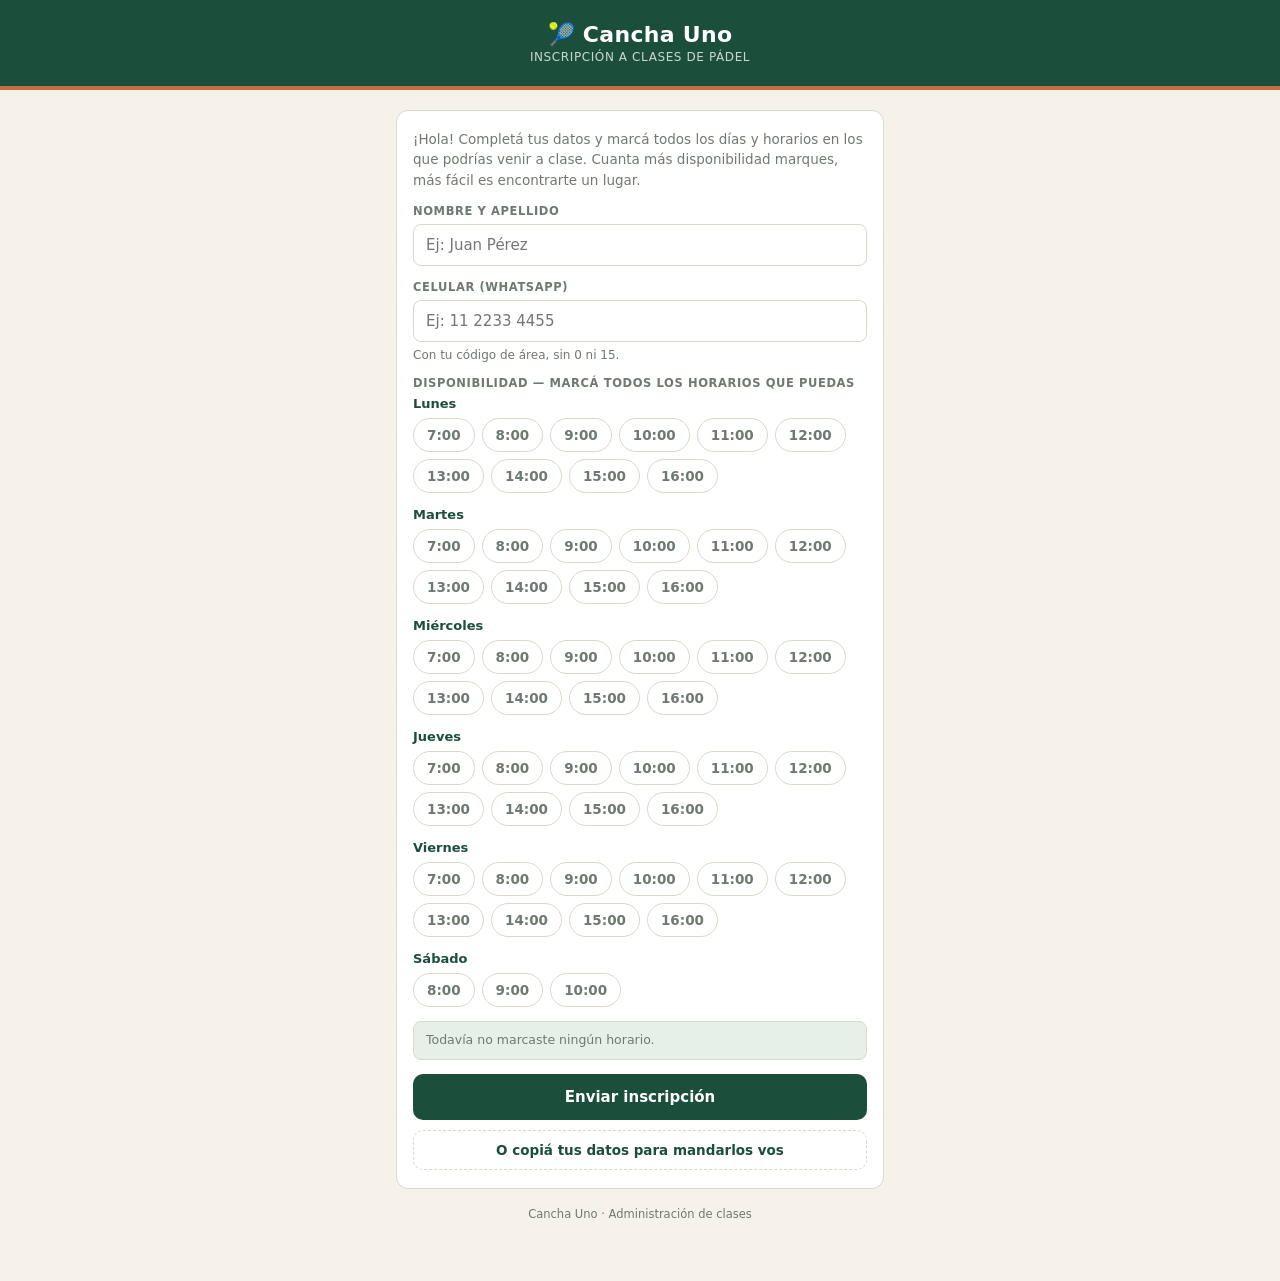
==== index.html @ 9be5d2b2 "Formulario de inscripción con publicación automática en GitHub Pages Co-Authored-By: Claude Fable 5 " ====
<!DOCTYPE html>
<html lang="es">
<head>
  <meta charset="UTF-8" />
  <meta name="viewport" content="width=device-width, initial-scale=1.0" />
  <title>Cancha Uno — Inscripción a clases de pádel</title>
  <style>
    :root {
      --court: #1B4F3C;
      --court-light: #2F6B4F;
      --court-soft: #E7EFE9;
      --clay: #C2703F;
      --sand: #F6F2E9;
      --paper: #FFFFFF;
      --ink: #22271F;
      --slate: #6E7A6F;
      --line: #DAD9C9;
      --warn: #C24B3A;
      --warn-soft: #F7E2DD;
      --ok: #2F7A4F;
    }
    * { box-sizing: border-box; margin: 0; padding: 0; }
    body {
      background: var(--sand);
      font-family: system-ui, -apple-system, sans-serif;
      color: var(--ink);
      min-height: 100vh;
    }
    .header {
      background: var(--court);
      color: #fff;
      border-bottom: 4px solid var(--clay);
      padding: 22px 18px;
      text-align: center;
    }
    .header h1 { font-size: 22px; letter-spacing: 0.3px; }
    .header p {
      font-size: 12px; color: #C9D8CE;
      text-transform: uppercase; letter-spacing: 0.6px; margin-top: 3px;
    }
    .wrap { max-width: 520px; margin: 0 auto; padding: 20px 16px 60px; }
    .card {
      background: var(--paper);
      border: 1px solid var(--line);
      border-radius: 12px;
      padding: 18px 16px;
      margin-bottom: 14px;
    }
    .intro { font-size: 13.5px; color: var(--slate); line-height: 1.5; margin-bottom: 14px; }
    label.field-label {
      display: block;
      font-size: 11.5px; font-weight: 800;
      text-transform: uppercase; letter-spacing: 0.6px;
      color: var(--slate);
      margin-bottom: 6px;
    }
    input[type="text"], input[type="tel"] {
      width: 100%;
      padding: 11px 12px;
      border-radius: 8px;
      border: 1px solid var(--line);
      font-size: 15px;
      font-family: inherit;
      margin-bottom: 14px;
      background: var(--paper);
    }
    input:focus { outline: 2px solid var(--court-light); border-color: transparent; }
    .hint { font-size: 12px; color: var(--slate); margin: -8px 0 14px; }
    .day-block { margin-bottom: 14px; }
    .day-name {
      font-size: 13px; font-weight: 800; color: var(--court);
      margin-bottom: 7px;
      display: flex; align-items: center; gap: 8px;
    }
    .day-count {
      font-size: 10.5px; font-weight: 800; color: #fff;
      background: var(--court);
      border-radius: 999px;
      padding: 1px 8px;
      display: none;
    }
    .day-count.show { display: inline-block; }
    .hours { display: flex; flex-wrap: wrap; gap: 7px; }
    .hour-chip {
      border: 1.5px solid var(--line);
      background: var(--paper);
      color: var(--slate);
      border-radius: 999px;
      padding: 8px 13px;
      font-size: 13.5px;
      font-weight: 700;
      font-family: inherit;
      cursor: pointer;
      transition: all 0.12s;
      -webkit-tap-highlight-color: transparent;
    }
    .hour-chip.on {
      background: var(--court);
      border-color: var(--court);
      color: #fff;
    }
    .summary {
      font-size: 12.5px; color: var(--slate);
      background: var(--court-soft);
      border: 1px solid var(--line);
      border-radius: 8px;
      padding: 9px 12px;
      margin-bottom: 14px;
      line-height: 1.5;
    }
    .error {
      display: none;
      background: var(--warn-soft);
      color: var(--warn);
      font-size: 13px; font-weight: 700;
      border-radius: 8px;
      padding: 10px 12px;
      margin-bottom: 12px;
    }
    .error.show { display: block; }
    .btn {
      width: 100%;
      border: none;
      border-radius: 10px;
      font-weight: 800;
      font-size: 15px;
      font-family: inherit;
      padding: 14px;
      cursor: pointer;
      display: flex; align-items: center; justify-content: center; gap: 8px;
    }
    .btn-primary { background: var(--court); color: #fff; }
    .btn-primary:active { background: var(--court-light); }
    .btn-ghost {
      background: transparent;
      color: var(--court);
      border: 1.5px dashed var(--line);
      margin-top: 10px;
      font-size: 13.5px;
      padding: 11px;
    }
    .done {
      display: none;
      text-align: center;
      padding: 10px 0 4px;
    }
    .done.show { display: block; }
    .done .big { font-size: 38px; }
    .done p { font-size: 14px; color: var(--slate); margin-top: 8px; line-height: 1.5; }
    .footer { text-align: center; font-size: 11.5px; color: var(--slate); margin-top: 18px; }
  </style>
</head>
<body>
  <div class="header">
    <h1>🎾 Cancha Uno</h1>
    <p>Inscripción a clases de pádel</p>
  </div>

  <div class="wrap">
    <div class="card">
      <p class="intro">
        ¡Hola! Completá tus datos y marcá todos los días y horarios en los que podrías venir a clase.
        Cuanta más disponibilidad marques, más fácil es encontrarte un lugar.
      </p>

      <label class="field-label" for="nombre">Nombre y Apellido</label>
      <input type="text" id="nombre" placeholder="Ej: Juan Pérez" autocomplete="name" />

      <label class="field-label" for="celular">Celular (WhatsApp)</label>
      <input type="tel" id="celular" placeholder="Ej: 11 2233 4455" autocomplete="tel" />
      <p class="hint">Con tu código de área, sin 0 ni 15.</p>

      <label class="field-label">Disponibilidad — marcá todos los horarios que puedas</label>
      <div id="dias"></div>

      <div class="summary" id="resumen">Todavía no marcaste ningún horario.</div>
      <div class="error" id="error"></div>

      <button class="btn btn-primary" id="enviar">Enviar inscripción</button>
      <button class="btn btn-ghost" id="copiar">O copiá tus datos para mandarlos vos</button>

      <div class="done" id="done">
        <div class="big">✅</div>
        <p id="done-text">¡Listo! Se abrió WhatsApp con tu inscripción. Mandá el mensaje tal como está y te contactamos apenas haya lugar.</p>
      </div>
    </div>

    <p class="footer">Cancha Uno · Administración de clases</p>
  </div>

  <script>
    // ⚠️ CAMBIAR ACÁ: número de WhatsApp del profe, con código de país y solo dígitos.
    var TELEFONO_PROFE = "5491100000000";

    // ⚠️ Si publicás el backend (server/index.js), poné acá su URL pública,
    // por ejemplo: "https://cancha-uno.onrender.com". Si queda vacío, el
    // formulario intenta el mismo dominio y, si no hay backend, usa WhatsApp.
    var BACKEND_URL = "";

    // Días y horarios de clase: Lunes a Viernes de 7 a 17hs, Sábados de 8 a 11hs.
    // Cada número es la hora de inicio de la clase (16 = clase de 16:00 a 17:00).
    var DIAS = [
      { dia: "Lunes", horas: [7, 8, 9, 10, 11, 12, 13, 14, 15, 16] },
      { dia: "Martes", horas: [7, 8, 9, 10, 11, 12, 13, 14, 15, 16] },
      { dia: "Miércoles", horas: [7, 8, 9, 10, 11, 12, 13, 14, 15, 16] },
      { dia: "Jueves", horas: [7, 8, 9, 10, 11, 12, 13, 14, 15, 16] },
      { dia: "Viernes", horas: [7, 8, 9, 10, 11, 12, 13, 14, 15, 16] },
      { dia: "Sábado", horas: [8, 9, 10] },
    ];

    var seleccion = {}; // { "Lunes": [8, 9], ... }

    var cont = document.getElementById("dias");
    DIAS.forEach(function (d) {
      seleccion[d.dia] = [];
      var block = document.createElement("div");
      block.className = "day-block";
      var name = document.createElement("div");
      name.className = "day-name";
      name.textContent = d.dia;
      var count = document.createElement("span");
      count.className = "day-count";
      count.id = "count-" + d.dia;
      name.appendChild(count);
      block.appendChild(name);
      var hours = document.createElement("div");
      hours.className = "hours";
      d.horas.forEach(function (h) {
        var chip = document.createElement("button");
        chip.type = "button";
        chip.className = "hour-chip";
        chip.textContent = h + ":00";
        chip.onclick = function () {
          var arr = seleccion[d.dia];
          var i = arr.indexOf(h);
          if (i >= 0) { arr.splice(i, 1); chip.classList.remove("on"); }
          else { arr.push(h); arr.sort(function (a, b) { return a - b; }); chip.classList.add("on"); }
          actualizar();
        };
        hours.appendChild(chip);
      });
      block.appendChild(hours);
      cont.appendChild(block);
    });

    function totalMarcados() {
      return DIAS.reduce(function (t, d) { return t + seleccion[d.dia].length; }, 0);
    }

    function resumenTexto() {
      var partes = [];
      DIAS.forEach(function (d) {
        if (seleccion[d.dia].length > 0) {
          partes.push(d.dia + ": " + seleccion[d.dia].map(function (h) { return h + ":00"; }).join(", "));
        }
      });
      return partes;
    }

    function actualizar() {
      DIAS.forEach(function (d) {
        var c = document.getElementById("count-" + d.dia);
        var n = seleccion[d.dia].length;
        c.textContent = n;
        c.className = "day-count" + (n > 0 ? " show" : "");
      });
      var partes = resumenTexto();
      document.getElementById("resumen").innerHTML = partes.length === 0
        ? "Todavía no marcaste ningún horario."
        : "<strong>Tu disponibilidad:</strong><br>" + partes.join("<br>");
    }

    function mostrarError(msg) {
      var e = document.getElementById("error");
      e.textContent = msg;
      e.className = "error show";
    }
    function limpiarError() {
      document.getElementById("error").className = "error";
    }

    function armarDatos() {
      limpiarError();
      var nombre = document.getElementById("nombre").value.trim();
      var celular = document.getElementById("celular").value.trim();
      if (!nombre) { mostrarError("Poné tu nombre y apellido."); return null; }
      if (!celular) { mostrarError("Poné tu número de celular."); return null; }
      if (totalMarcados() === 0) { mostrarError("Marcá al menos un horario en el que puedas venir."); return null; }

      var disponibilidad = {};
      DIAS.forEach(function (d) {
        if (seleccion[d.dia].length > 0) disponibilidad[d.dia] = seleccion[d.dia];
      });

      // Código para importar automáticamente en el CRM (Lista de Espera · Alumnos)
      var codigo = "PTC1:" + btoa(unescape(encodeURIComponent(JSON.stringify({
        n: nombre, t: celular, d: disponibilidad
      }))));

      var mensaje = "Hola! Quiero anotarme en la lista de espera de clases de padel.\n"
        + "Nombre: " + nombre + "\n"
        + "Celular: " + celular + "\n"
        + "Disponibilidad:\n- " + resumenTexto().join("\n- ")
        + "\n\nCodigo de inscripcion (no lo borres):\n" + codigo;

      return { nombre: nombre, celular: celular, disponibilidad: disponibilidad, mensaje: mensaje };
    }

    function mostrarListo(texto) {
      document.getElementById("done-text").textContent = texto;
      document.getElementById("done").className = "done show";
    }

    function enviarPorWhatsApp(datos) {
      // si el número del profe todavía no está configurado, no abrimos un chat equivocado
      if (!TELEFONO_PROFE || TELEFONO_PROFE === "5491100000000") {
        copiarFallback(datos.mensaje);
        mostrarListo("¡Datos copiados! Pegalos en un WhatsApp al profe y te contactamos apenas haya lugar.");
        return;
      }
      window.open("https://wa.me/" + TELEFONO_PROFE + "?text=" + encodeURIComponent(datos.mensaje), "_blank");
      mostrarListo("¡Listo! Se abrió WhatsApp con tu inscripción. Mandá el mensaje tal como está y te contactamos apenas haya lugar.");
    }

    document.getElementById("enviar").onclick = function () {
      var datos = armarDatos();
      if (!datos) return;
      // Primero intentamos mandar la inscripción directo al sistema;
      // si el backend no está disponible, cae al circuito de WhatsApp.
      var boton = document.getElementById("enviar");
      boton.disabled = true;
      boton.textContent = "Enviando…";
      fetch((BACKEND_URL || "") + "/api/inscripcion", {
        method: "POST",
        headers: { "Content-Type": "application/json" },
        body: JSON.stringify({ nombre: datos.nombre, celular: datos.celular, disponibilidad: datos.disponibilidad }),
      }).then(function (res) {
        if (!res.ok) throw new Error("HTTP " + res.status);
        mostrarListo("¡Listo! Tu inscripción fue enviada. Te contactamos apenas haya lugar.");
      }).catch(function () {
        enviarPorWhatsApp(datos);
      }).finally(function () {
        boton.disabled = false;
        boton.textContent = "Enviar inscripción";
      });
    };

    document.getElementById("copiar").onclick = function () {
      var datos = armarDatos();
      if (!datos) return;
      var mensaje = datos.mensaje;
      var fin = function () {
        document.getElementById("done-text").textContent =
          "¡Datos copiados! Pegalos en un WhatsApp al profe y te contactamos apenas haya lugar.";
        document.getElementById("done").className = "done show";
      };
      if (navigator.clipboard && navigator.clipboard.writeText) {
        navigator.clipboard.writeText(mensaje).then(fin, function () { copiarFallback(mensaje); fin(); });
      } else {
        copiarFallback(mensaje);
        fin();
      }
    };

    function copiarFallback(texto) {
      var ta = document.createElement("textarea");
      ta.value = texto;
      document.body.appendChild(ta);
      ta.select();
      document.execCommand("copy");
      document.body.removeChild(ta);
    }
  </script>
</body>
</html>
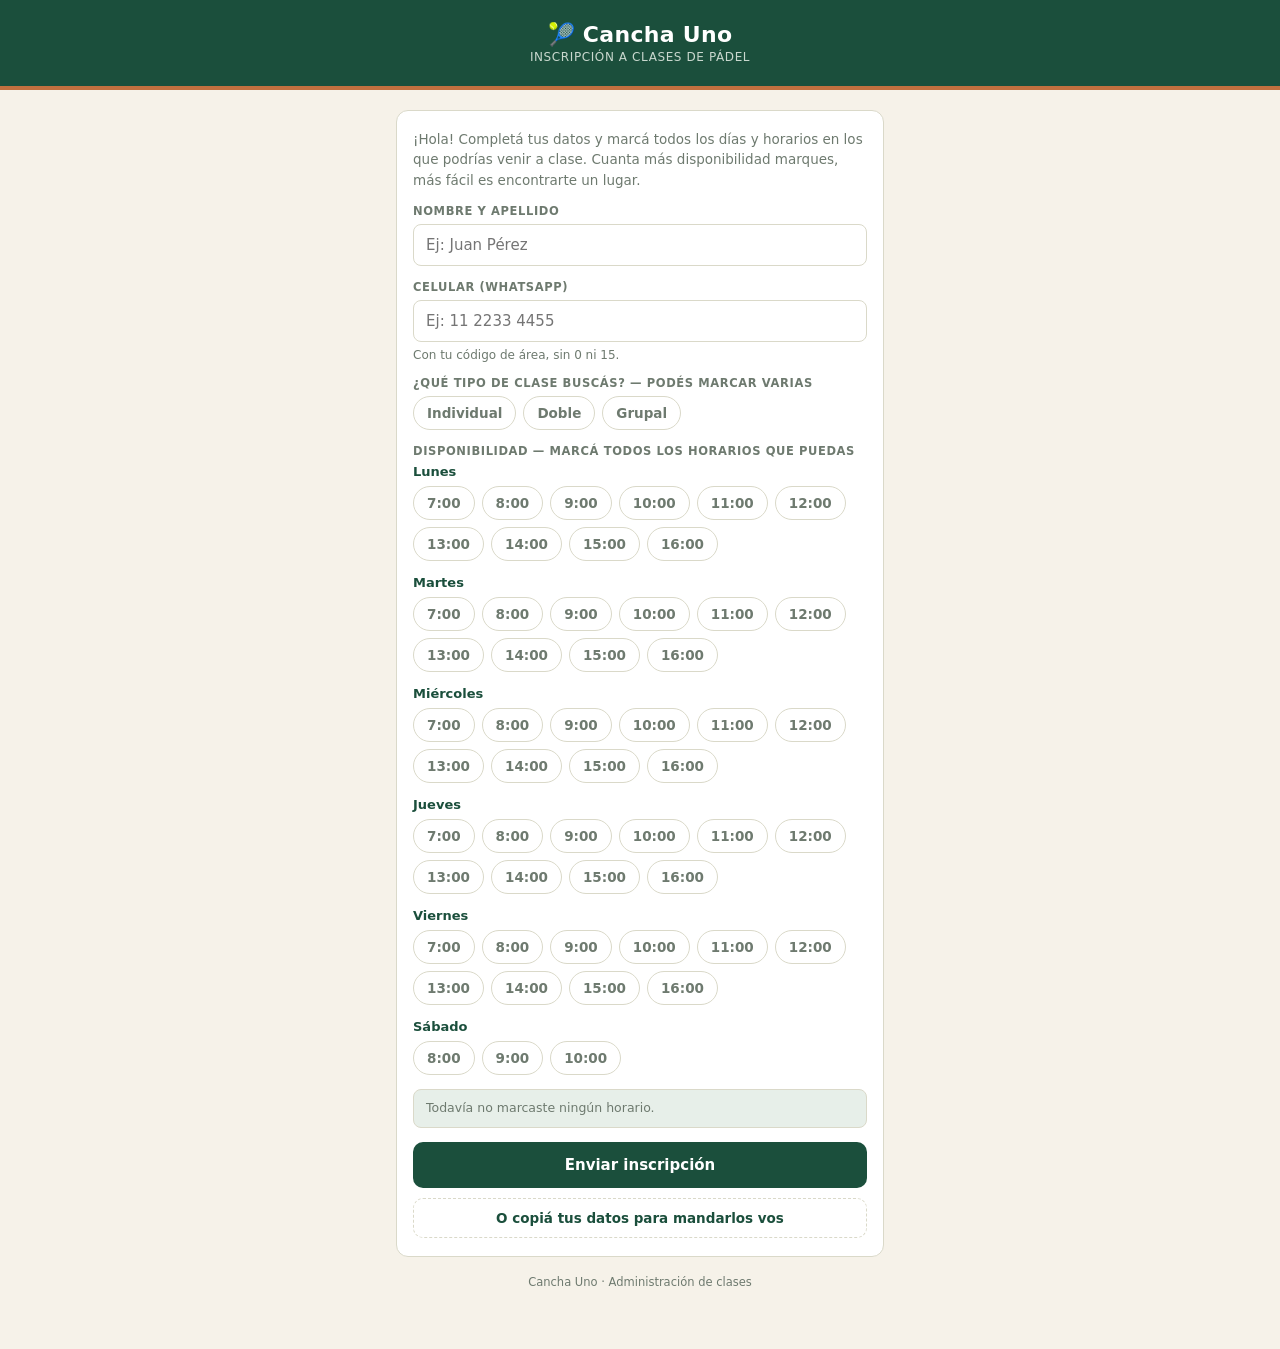
==== commit c782c7a3: "Tipo de clase buscado (multirespuesta) y limpieza de pantalla al enviar Co-Authored-By: Claude Fable" ====
--- a/index.html
+++ b/index.html
@@ -158,26 +158,31 @@
 
   <div class="wrap">
     <div class="card">
-      <p class="intro">
-        ¡Hola! Completá tus datos y marcá todos los días y horarios en los que podrías venir a clase.
-        Cuanta más disponibilidad marques, más fácil es encontrarte un lugar.
-      </p>
-
-      <label class="field-label" for="nombre">Nombre y Apellido</label>
-      <input type="text" id="nombre" placeholder="Ej: Juan Pérez" autocomplete="name" />
-
-      <label class="field-label" for="celular">Celular (WhatsApp)</label>
-      <input type="tel" id="celular" placeholder="Ej: 11 2233 4455" autocomplete="tel" />
-      <p class="hint">Con tu código de área, sin 0 ni 15.</p>
-
-      <label class="field-label">Disponibilidad — marcá todos los horarios que puedas</label>
-      <div id="dias"></div>
-
-      <div class="summary" id="resumen">Todavía no marcaste ningún horario.</div>
-      <div class="error" id="error"></div>
-
-      <button class="btn btn-primary" id="enviar">Enviar inscripción</button>
-      <button class="btn btn-ghost" id="copiar">O copiá tus datos para mandarlos vos</button>
+      <div id="contenido">
+        <p class="intro">
+          ¡Hola! Completá tus datos y marcá todos los días y horarios en los que podrías venir a clase.
+          Cuanta más disponibilidad marques, más fácil es encontrarte un lugar.
+        </p>
+
+        <label class="field-label" for="nombre">Nombre y Apellido</label>
+        <input type="text" id="nombre" placeholder="Ej: Juan Pérez" autocomplete="name" />
+
+        <label class="field-label" for="celular">Celular (WhatsApp)</label>
+        <input type="tel" id="celular" placeholder="Ej: 11 2233 4455" autocomplete="tel" />
+        <p class="hint">Con tu código de área, sin 0 ni 15.</p>
+
+        <label class="field-label">¿Qué tipo de clase buscás? — podés marcar varias</label>
+        <div class="hours" id="tipos" style="margin-bottom: 14px;"></div>
+
+        <label class="field-label">Disponibilidad — marcá todos los horarios que puedas</label>
+        <div id="dias"></div>
+
+        <div class="summary" id="resumen">Todavía no marcaste ningún horario.</div>
+        <div class="error" id="error"></div>
+
+        <button class="btn btn-primary" id="enviar">Enviar inscripción</button>
+        <button class="btn btn-ghost" id="copiar">O copiá tus datos para mandarlos vos</button>
+      </div>
 
       <div class="done" id="done">
         <div class="big">✅</div>
@@ -192,10 +197,10 @@
     // ⚠️ CAMBIAR ACÁ: número de WhatsApp del profe, con código de país y solo dígitos.
     var TELEFONO_PROFE = "5491100000000";
 
-    // ⚠️ Si publicás el backend (server/index.js), poné acá su URL pública,
-    // por ejemplo: "https://cancha-uno.onrender.com". Si queda vacío, el
-    // formulario intenta el mismo dominio y, si no hay backend, usa WhatsApp.
-    var BACKEND_URL = "";
+    // Base de datos en la nube (Supabase). La anon key es pública por diseño:
+    // solo permite ENVIAR inscripciones, no leer ni tocar ningún dato.
+    var SUPA_URL = "https://yhmtbvkpjadsvcdziegx.supabase.co";
+    var SUPA_KEY = "eyJhbGciOiJIUzI1NiIsInR5cCI6IkpXVCJ9.eyJpc3MiOiJzdXBhYmFzZSIsInJlZiI6InlobXRidmtwamFkc3ZjZHppZWd4Iiwicm9sZSI6ImFub24iLCJpYXQiOjE3ODQyNjgwNTAsImV4cCI6MjA5OTg0NDA1MH0.koAPJeVAkugiPz9yT_eg3wWqUe9NtbkU-2Yw_wt-3m4";
 
     // Días y horarios de clase: Lunes a Viernes de 7 a 17hs, Sábados de 8 a 11hs.
     // Cada número es la hora de inicio de la clase (16 = clase de 16:00 a 17:00).
@@ -209,6 +214,23 @@
     ];
 
     var seleccion = {}; // { "Lunes": [8, 9], ... }
+
+    // Tipo de clase que busca (multirespuesta)
+    var TIPOS_CLASE = ["Individual", "Doble", "Grupal"];
+    var tiposSeleccionados = [];
+    var contTipos = document.getElementById("tipos");
+    TIPOS_CLASE.forEach(function (t) {
+      var chip = document.createElement("button");
+      chip.type = "button";
+      chip.className = "hour-chip";
+      chip.textContent = t;
+      chip.onclick = function () {
+        var i = tiposSeleccionados.indexOf(t);
+        if (i >= 0) { tiposSeleccionados.splice(i, 1); chip.classList.remove("on"); }
+        else { tiposSeleccionados.push(t); chip.classList.add("on"); }
+      };
+      contTipos.appendChild(chip);
+    });
 
     var cont = document.getElementById("dias");
     DIAS.forEach(function (d) {
@@ -285,6 +307,7 @@
       var celular = document.getElementById("celular").value.trim();
       if (!nombre) { mostrarError("Poné tu nombre y apellido."); return null; }
       if (!celular) { mostrarError("Poné tu número de celular."); return null; }
+      if (tiposSeleccionados.length === 0) { mostrarError("Marcá qué tipo de clase buscás (podés elegir varias)."); return null; }
       if (totalMarcados() === 0) { mostrarError("Marcá al menos un horario en el que puedas venir."); return null; }
 
       var disponibilidad = {};
@@ -294,19 +317,22 @@
 
       // Código para importar automáticamente en el CRM (Lista de Espera · Alumnos)
       var codigo = "PTC1:" + btoa(unescape(encodeURIComponent(JSON.stringify({
-        n: nombre, t: celular, d: disponibilidad
+        n: nombre, t: celular, c: tiposSeleccionados, d: disponibilidad
       }))));
 
       var mensaje = "Hola! Quiero anotarme en la lista de espera de clases de padel.\n"
         + "Nombre: " + nombre + "\n"
         + "Celular: " + celular + "\n"
+        + "Tipo de clase: " + tiposSeleccionados.join(", ") + "\n"
         + "Disponibilidad:\n- " + resumenTexto().join("\n- ")
         + "\n\nCodigo de inscripcion (no lo borres):\n" + codigo;
 
-      return { nombre: nombre, celular: celular, disponibilidad: disponibilidad, mensaje: mensaje };
+      return { nombre: nombre, celular: celular, tipos: tiposSeleccionados.slice(), disponibilidad: disponibilidad, mensaje: mensaje };
     }
 
     function mostrarListo(texto) {
+      // se oculta todo el formulario y queda solo la confirmación
+      document.getElementById("contenido").style.display = "none";
       document.getElementById("done-text").textContent = texto;
       document.getElementById("done").className = "done show";
     }
@@ -325,15 +351,20 @@
     document.getElementById("enviar").onclick = function () {
       var datos = armarDatos();
       if (!datos) return;
-      // Primero intentamos mandar la inscripción directo al sistema;
-      // si el backend no está disponible, cae al circuito de WhatsApp.
+      // La inscripción va directo a la base de datos;
+      // si por algún motivo falla, cae al circuito de WhatsApp.
       var boton = document.getElementById("enviar");
       boton.disabled = true;
       boton.textContent = "Enviando…";
-      fetch((BACKEND_URL || "") + "/api/inscripcion", {
+      fetch(SUPA_URL + "/rest/v1/inscripciones", {
         method: "POST",
-        headers: { "Content-Type": "application/json" },
-        body: JSON.stringify({ nombre: datos.nombre, celular: datos.celular, disponibilidad: datos.disponibilidad }),
+        headers: {
+          "Content-Type": "application/json",
+          "apikey": SUPA_KEY,
+          "Authorization": "Bearer " + SUPA_KEY,
+          "Prefer": "return=minimal"
+        },
+        body: JSON.stringify({ nombre: datos.nombre, celular: datos.celular, tipos: datos.tipos, disponibilidad: datos.disponibilidad }),
       }).then(function (res) {
         if (!res.ok) throw new Error("HTTP " + res.status);
         mostrarListo("¡Listo! Tu inscripción fue enviada. Te contactamos apenas haya lugar.");
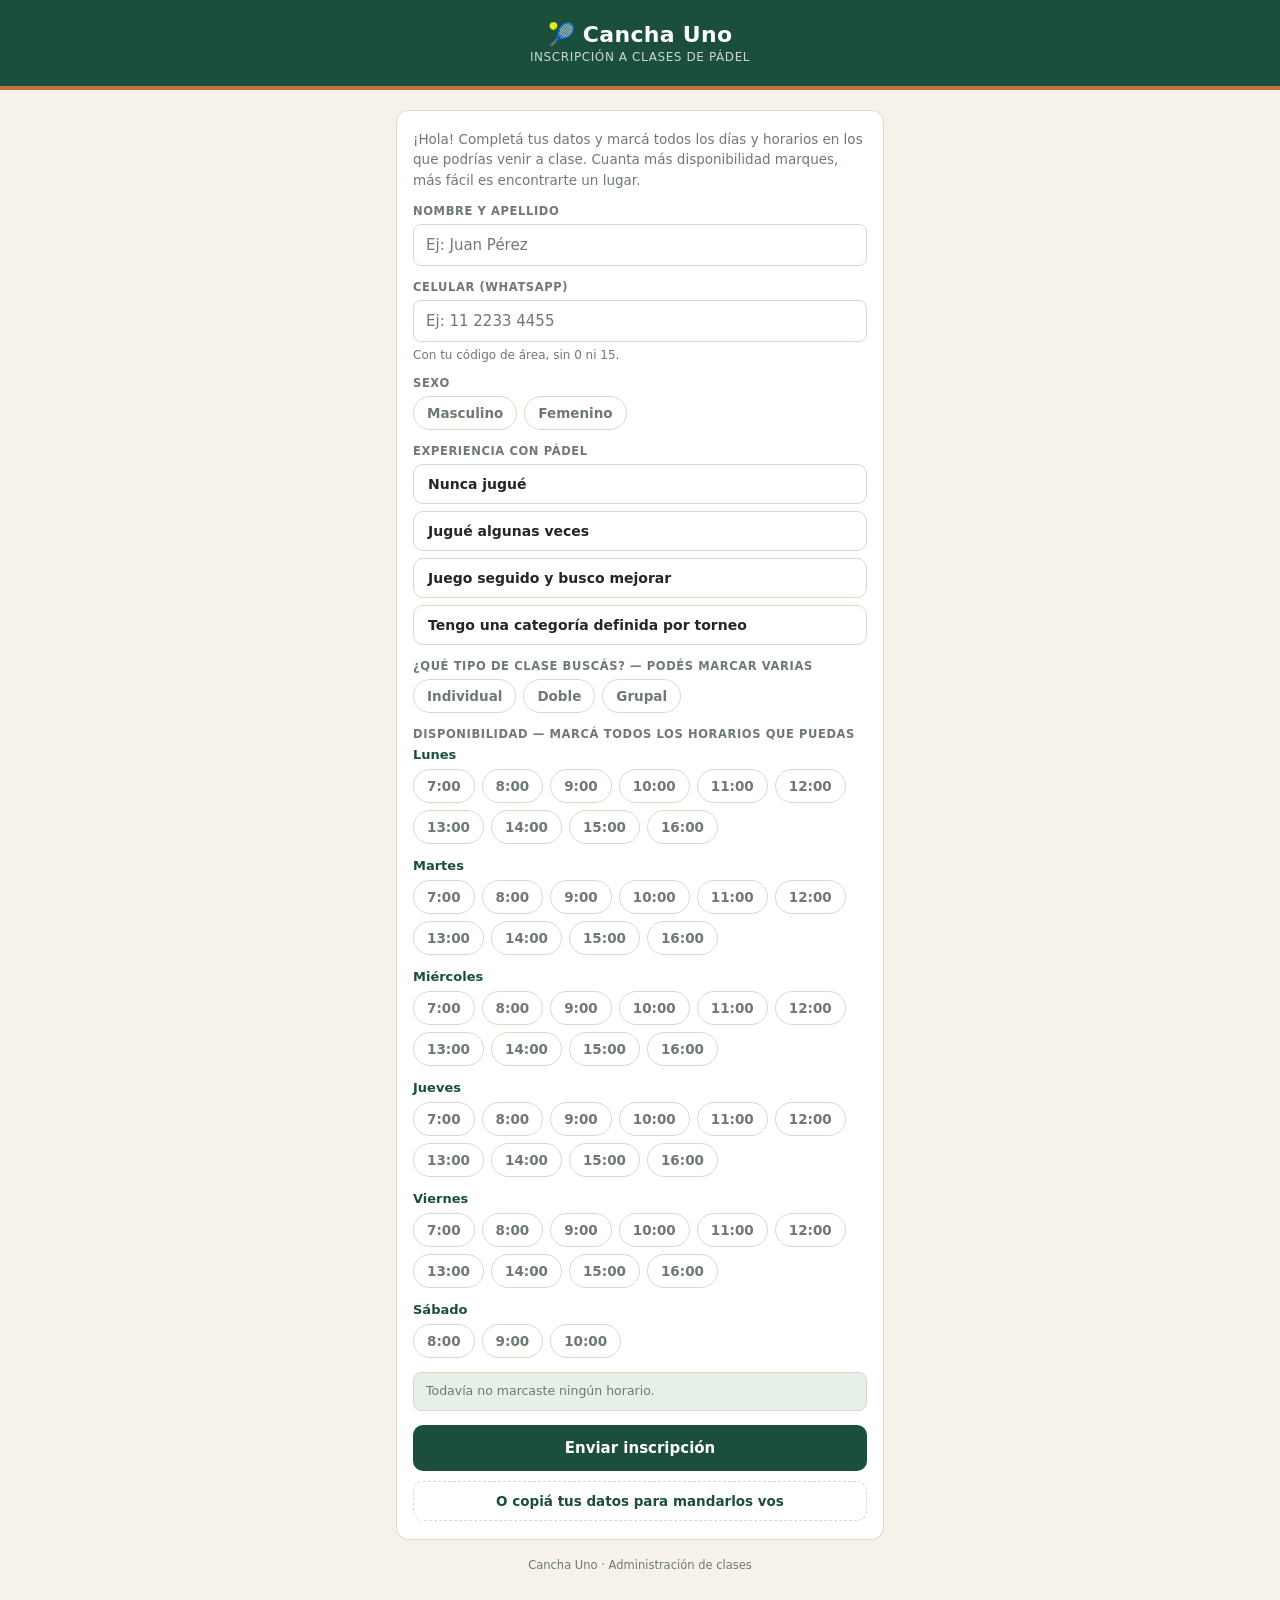
==== commit 050ebd02: "Sección Sexo (Masculino/Femenino) en el formulario de Alumnos Co-Authored-By: Claude Fable 5 <norepl" ====
--- a/index.html
+++ b/index.html
@@ -108,6 +108,31 @@
       margin-bottom: 14px;
       line-height: 1.5;
     }
+    /* Opciones de respuesta única, una debajo de la otra (textos largos) */
+    .opts { display: flex; flex-direction: column; gap: 7px; margin-bottom: 14px; }
+    .opt-chip {
+      width: 100%;
+      text-align: left;
+      border: 1.5px solid var(--line);
+      background: var(--paper);
+      color: var(--ink);
+      border-radius: 10px;
+      padding: 11px 14px;
+      font-size: 14px;
+      font-weight: 600;
+      font-family: inherit;
+      cursor: pointer;
+      transition: all 0.12s;
+      -webkit-tap-highlight-color: transparent;
+    }
+    .opt-chip.on {
+      background: var(--court);
+      border-color: var(--court);
+      color: #fff;
+      font-weight: 800;
+    }
+    .sub-input { display: none; margin: -6px 0 14px; }
+    .sub-input.show { display: block; }
     .error {
       display: none;
       background: var(--warn-soft);
@@ -171,6 +196,15 @@
         <input type="tel" id="celular" placeholder="Ej: 11 2233 4455" autocomplete="tel" />
         <p class="hint">Con tu código de área, sin 0 ni 15.</p>
 
+        <label class="field-label">Sexo</label>
+        <div class="hours" id="sexo" style="margin-bottom: 14px;"></div>
+
+        <label class="field-label">Experiencia con pádel</label>
+        <div class="opts" id="experiencia"></div>
+        <div class="sub-input" id="categoria-wrap">
+          <input type="number" id="categoria" min="4" max="9" placeholder="¿Qué categoría? (4 a 9)" />
+        </div>
+
         <label class="field-label">¿Qué tipo de clase buscás? — podés marcar varias</label>
         <div class="hours" id="tipos" style="margin-bottom: 14px;"></div>
 
@@ -214,6 +248,50 @@
     ];
 
     var seleccion = {}; // { "Lunes": [8, 9], ... }
+
+    // Sexo (respuesta única)
+    var SEXOS = ["Masculino", "Femenino"];
+    var sexoSeleccionado = "";
+    var contSexo = document.getElementById("sexo");
+    SEXOS.forEach(function (op) {
+      var chip = document.createElement("button");
+      chip.type = "button";
+      chip.className = "hour-chip";
+      chip.textContent = op;
+      chip.onclick = function () {
+        sexoSeleccionado = op;
+        Array.prototype.forEach.call(contSexo.children, function (c) { c.classList.remove("on"); });
+        chip.classList.add("on");
+      };
+      contSexo.appendChild(chip);
+    });
+
+    // Experiencia con pádel (respuesta única)
+    var EXPERIENCIAS = [
+      "Nunca jugué",
+      "Jugué algunas veces",
+      "Juego seguido y busco mejorar",
+      "Tengo una categoría definida por torneo",
+    ];
+    var EXPERIENCIA_CON_CATEGORIA = "Tengo una categoría definida por torneo";
+    var experienciaSeleccionada = "";
+    var contExp = document.getElementById("experiencia");
+    EXPERIENCIAS.forEach(function (op) {
+      var chip = document.createElement("button");
+      chip.type = "button";
+      chip.className = "opt-chip";
+      chip.textContent = op;
+      chip.onclick = function () {
+        experienciaSeleccionada = op;
+        Array.prototype.forEach.call(contExp.children, function (c) { c.classList.remove("on"); });
+        chip.classList.add("on");
+        // el número de categoría solo se pide en la última opción
+        var wrap = document.getElementById("categoria-wrap");
+        wrap.className = op === EXPERIENCIA_CON_CATEGORIA ? "sub-input show" : "sub-input";
+        if (op !== EXPERIENCIA_CON_CATEGORIA) document.getElementById("categoria").value = "";
+      };
+      contExp.appendChild(chip);
+    });
 
     // Tipo de clase que busca (multirespuesta)
     var TIPOS_CLASE = ["Individual", "Doble", "Grupal"];
@@ -305,8 +383,18 @@
       limpiarError();
       var nombre = document.getElementById("nombre").value.trim();
       var celular = document.getElementById("celular").value.trim();
+      var categoria = document.getElementById("categoria").value.trim();
       if (!nombre) { mostrarError("Poné tu nombre y apellido."); return null; }
       if (!celular) { mostrarError("Poné tu número de celular."); return null; }
+      if (!sexoSeleccionado) { mostrarError("Marcá tu sexo."); return null; }
+      if (!experienciaSeleccionada) { mostrarError("Contanos tu experiencia con el pádel."); return null; }
+      if (experienciaSeleccionada === EXPERIENCIA_CON_CATEGORIA) {
+        var num = parseInt(categoria, 10);
+        if (isNaN(num) || num < 4 || num > 9) { mostrarError("Poné tu categoría, del 4 al 9."); return null; }
+        categoria = String(num);
+      } else {
+        categoria = "";
+      }
       if (tiposSeleccionados.length === 0) { mostrarError("Marcá qué tipo de clase buscás (podés elegir varias)."); return null; }
       if (totalMarcados() === 0) { mostrarError("Marcá al menos un horario en el que puedas venir."); return null; }
 
@@ -315,19 +403,28 @@
         if (seleccion[d.dia].length > 0) disponibilidad[d.dia] = seleccion[d.dia];
       });
 
+      var experienciaTexto = experienciaSeleccionada + (categoria ? " (categoría " + categoria + ")" : "");
+
       // Código para importar automáticamente en el CRM (Lista de Espera · Alumnos)
       var codigo = "PTC1:" + btoa(unescape(encodeURIComponent(JSON.stringify({
-        n: nombre, t: celular, c: tiposSeleccionados, d: disponibilidad
+        n: nombre, t: celular, c: tiposSeleccionados, d: disponibilidad,
+        e: experienciaSeleccionada, g: categoria, x: sexoSeleccionado
       }))));
 
       var mensaje = "Hola! Quiero anotarme en la lista de espera de clases de padel.\n"
         + "Nombre: " + nombre + "\n"
         + "Celular: " + celular + "\n"
+        + "Sexo: " + sexoSeleccionado + "\n"
+        + "Experiencia: " + experienciaTexto + "\n"
         + "Tipo de clase: " + tiposSeleccionados.join(", ") + "\n"
         + "Disponibilidad:\n- " + resumenTexto().join("\n- ")
         + "\n\nCodigo de inscripcion (no lo borres):\n" + codigo;
 
-      return { nombre: nombre, celular: celular, tipos: tiposSeleccionados.slice(), disponibilidad: disponibilidad, mensaje: mensaje };
+      return {
+        nombre: nombre, celular: celular, tipos: tiposSeleccionados.slice(),
+        disponibilidad: disponibilidad, experiencia: experienciaSeleccionada,
+        categoria: categoria, sexo: sexoSeleccionado, mensaje: mensaje
+      };
     }
 
     function mostrarListo(texto) {
@@ -364,7 +461,13 @@
           "Authorization": "Bearer " + SUPA_KEY,
           "Prefer": "return=minimal"
         },
-        body: JSON.stringify({ nombre: datos.nombre, celular: datos.celular, tipos: datos.tipos, disponibilidad: datos.disponibilidad }),
+        body: JSON.stringify({
+          seccion: "Alumnos",
+          nombre: datos.nombre, celular: datos.celular, tipos: datos.tipos,
+          disponibilidad: datos.disponibilidad,
+          experiencia: datos.experiencia, categoria: datos.categoria,
+          sexo: datos.sexo
+        }),
       }).then(function (res) {
         if (!res.ok) throw new Error("HTTP " + res.status);
         mostrarListo("¡Listo! Tu inscripción fue enviada. Te contactamos apenas haya lugar.");
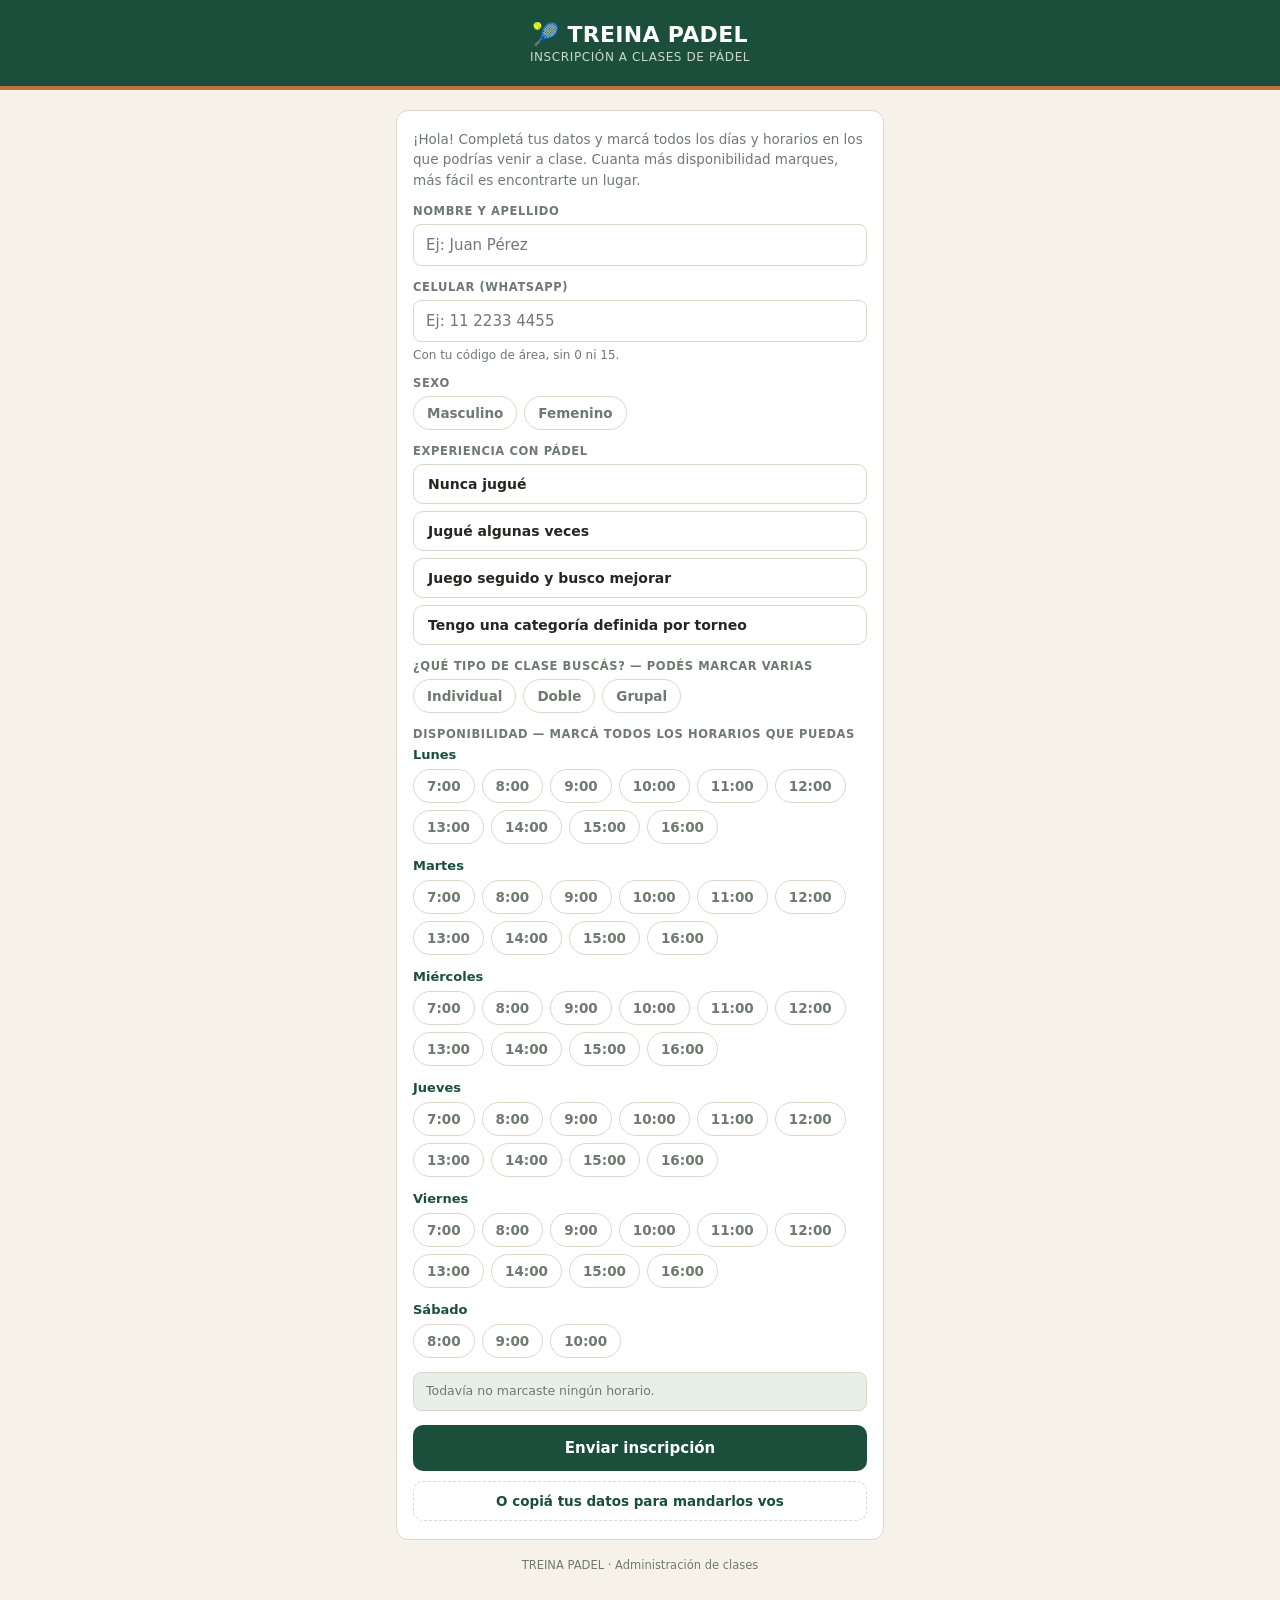
==== commit 7038306e: "Unifica el nombre a TREINA PADEL en todos los formularios index.html, academia.html y abono.html dec" ====
--- a/index.html
+++ b/index.html
@@ -3,7 +3,7 @@
 <head>
   <meta charset="UTF-8" />
   <meta name="viewport" content="width=device-width, initial-scale=1.0" />
-  <title>Cancha Uno — Inscripción a clases de pádel</title>
+  <title>TREINA PADEL — Inscripción a clases de pádel</title>
   <style>
     :root {
       --court: #1B4F3C;
@@ -177,7 +177,7 @@
 </head>
 <body>
   <div class="header">
-    <h1>🎾 Cancha Uno</h1>
+    <h1>🎾 TREINA PADEL</h1>
     <p>Inscripción a clases de pádel</p>
   </div>
 
@@ -224,17 +224,16 @@
       </div>
     </div>
 
-    <p class="footer">Cancha Uno · Administración de clases</p>
+    <p class="footer">TREINA PADEL · Administración de clases</p>
   </div>
 
+  <script src="config.js"></script>
   <script>
-    // ⚠️ CAMBIAR ACÁ: número de WhatsApp del profe, con código de país y solo dígitos.
-    var TELEFONO_PROFE = "5491100000000";
-
-    // Base de datos en la nube (Supabase). La anon key es pública por diseño:
-    // solo permite ENVIAR inscripciones, no leer ni tocar ningún dato.
-    var SUPA_URL = "https://yhmtbvkpjadsvcdziegx.supabase.co";
-    var SUPA_KEY = "eyJhbGciOiJIUzI1NiIsInR5cCI6IkpXVCJ9.eyJpc3MiOiJzdXBhYmFzZSIsInJlZiI6InlobXRidmtwamFkc3ZjZHppZWd4Iiwicm9sZSI6ImFub24iLCJpYXQiOjE3ODQyNjgwNTAsImV4cCI6MjA5OTg0NDA1MH0.koAPJeVAkugiPz9yT_eg3wWqUe9NtbkU-2Yw_wt-3m4";
+    // Teléfono y credenciales de Supabase salen de config.js (un solo
+    // lugar para rotarlos en vez de repetirlos en cada formulario).
+    var TELEFONO_PROFE = window.APP_CONFIG.TELEFONO_PROFE;
+    var SUPA_URL = window.APP_CONFIG.SUPA_URL;
+    var SUPA_KEY = window.APP_CONFIG.SUPA_KEY;
 
     // Días y horarios de clase: Lunes a Viernes de 7 a 17hs, Sábados de 8 a 11hs.
     // Cada número es la hora de inicio de la clase (16 = clase de 16:00 a 17:00).
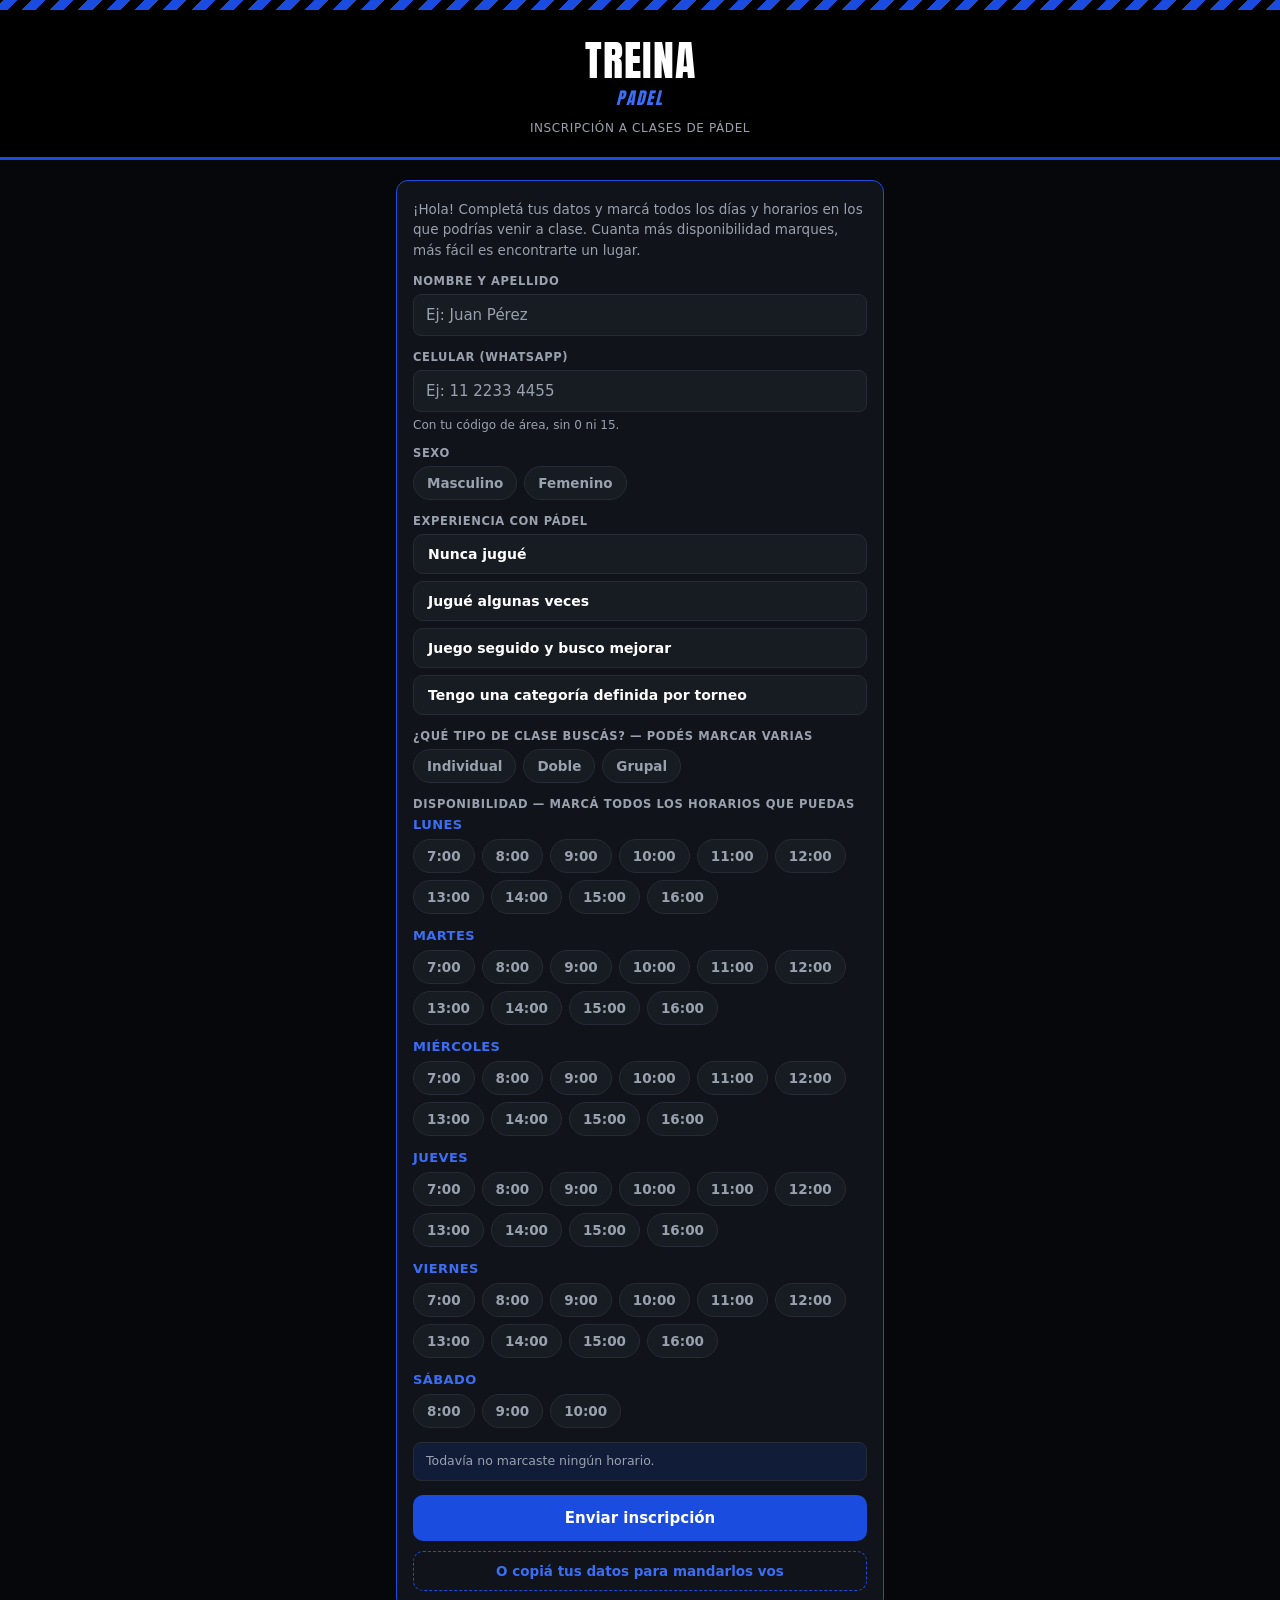
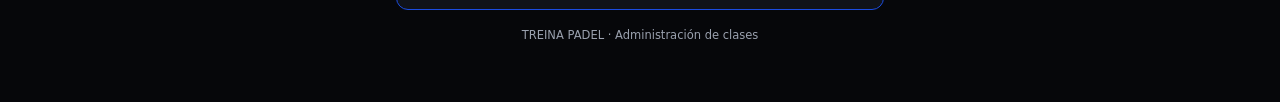
==== commit af560bd6: "Nueva identidad visual TREINA y soporte multi-foto en comprobante - Rediseño de marca en los 5 formu" ====
--- a/index.html
+++ b/index.html
@@ -4,180 +4,13 @@
   <meta charset="UTF-8" />
   <meta name="viewport" content="width=device-width, initial-scale=1.0" />
   <title>TREINA PADEL — Inscripción a clases de pádel</title>
-  <style>
-    :root {
-      --court: #1B4F3C;
-      --court-light: #2F6B4F;
-      --court-soft: #E7EFE9;
-      --clay: #C2703F;
-      --sand: #F6F2E9;
-      --paper: #FFFFFF;
-      --ink: #22271F;
-      --slate: #6E7A6F;
-      --line: #DAD9C9;
-      --warn: #C24B3A;
-      --warn-soft: #F7E2DD;
-      --ok: #2F7A4F;
-    }
-    * { box-sizing: border-box; margin: 0; padding: 0; }
-    body {
-      background: var(--sand);
-      font-family: system-ui, -apple-system, sans-serif;
-      color: var(--ink);
-      min-height: 100vh;
-    }
-    .header {
-      background: var(--court);
-      color: #fff;
-      border-bottom: 4px solid var(--clay);
-      padding: 22px 18px;
-      text-align: center;
-    }
-    .header h1 { font-size: 22px; letter-spacing: 0.3px; }
-    .header p {
-      font-size: 12px; color: #C9D8CE;
-      text-transform: uppercase; letter-spacing: 0.6px; margin-top: 3px;
-    }
-    .wrap { max-width: 520px; margin: 0 auto; padding: 20px 16px 60px; }
-    .card {
-      background: var(--paper);
-      border: 1px solid var(--line);
-      border-radius: 12px;
-      padding: 18px 16px;
-      margin-bottom: 14px;
-    }
-    .intro { font-size: 13.5px; color: var(--slate); line-height: 1.5; margin-bottom: 14px; }
-    label.field-label {
-      display: block;
-      font-size: 11.5px; font-weight: 800;
-      text-transform: uppercase; letter-spacing: 0.6px;
-      color: var(--slate);
-      margin-bottom: 6px;
-    }
-    input[type="text"], input[type="tel"] {
-      width: 100%;
-      padding: 11px 12px;
-      border-radius: 8px;
-      border: 1px solid var(--line);
-      font-size: 15px;
-      font-family: inherit;
-      margin-bottom: 14px;
-      background: var(--paper);
-    }
-    input:focus { outline: 2px solid var(--court-light); border-color: transparent; }
-    .hint { font-size: 12px; color: var(--slate); margin: -8px 0 14px; }
-    .day-block { margin-bottom: 14px; }
-    .day-name {
-      font-size: 13px; font-weight: 800; color: var(--court);
-      margin-bottom: 7px;
-      display: flex; align-items: center; gap: 8px;
-    }
-    .day-count {
-      font-size: 10.5px; font-weight: 800; color: #fff;
-      background: var(--court);
-      border-radius: 999px;
-      padding: 1px 8px;
-      display: none;
-    }
-    .day-count.show { display: inline-block; }
-    .hours { display: flex; flex-wrap: wrap; gap: 7px; }
-    .hour-chip {
-      border: 1.5px solid var(--line);
-      background: var(--paper);
-      color: var(--slate);
-      border-radius: 999px;
-      padding: 8px 13px;
-      font-size: 13.5px;
-      font-weight: 700;
-      font-family: inherit;
-      cursor: pointer;
-      transition: all 0.12s;
-      -webkit-tap-highlight-color: transparent;
-    }
-    .hour-chip.on {
-      background: var(--court);
-      border-color: var(--court);
-      color: #fff;
-    }
-    .summary {
-      font-size: 12.5px; color: var(--slate);
-      background: var(--court-soft);
-      border: 1px solid var(--line);
-      border-radius: 8px;
-      padding: 9px 12px;
-      margin-bottom: 14px;
-      line-height: 1.5;
-    }
-    /* Opciones de respuesta única, una debajo de la otra (textos largos) */
-    .opts { display: flex; flex-direction: column; gap: 7px; margin-bottom: 14px; }
-    .opt-chip {
-      width: 100%;
-      text-align: left;
-      border: 1.5px solid var(--line);
-      background: var(--paper);
-      color: var(--ink);
-      border-radius: 10px;
-      padding: 11px 14px;
-      font-size: 14px;
-      font-weight: 600;
-      font-family: inherit;
-      cursor: pointer;
-      transition: all 0.12s;
-      -webkit-tap-highlight-color: transparent;
-    }
-    .opt-chip.on {
-      background: var(--court);
-      border-color: var(--court);
-      color: #fff;
-      font-weight: 800;
-    }
-    .sub-input { display: none; margin: -6px 0 14px; }
-    .sub-input.show { display: block; }
-    .error {
-      display: none;
-      background: var(--warn-soft);
-      color: var(--warn);
-      font-size: 13px; font-weight: 700;
-      border-radius: 8px;
-      padding: 10px 12px;
-      margin-bottom: 12px;
-    }
-    .error.show { display: block; }
-    .btn {
-      width: 100%;
-      border: none;
-      border-radius: 10px;
-      font-weight: 800;
-      font-size: 15px;
-      font-family: inherit;
-      padding: 14px;
-      cursor: pointer;
-      display: flex; align-items: center; justify-content: center; gap: 8px;
-    }
-    .btn-primary { background: var(--court); color: #fff; }
-    .btn-primary:active { background: var(--court-light); }
-    .btn-ghost {
-      background: transparent;
-      color: var(--court);
-      border: 1.5px dashed var(--line);
-      margin-top: 10px;
-      font-size: 13.5px;
-      padding: 11px;
-    }
-    .done {
-      display: none;
-      text-align: center;
-      padding: 10px 0 4px;
-    }
-    .done.show { display: block; }
-    .done .big { font-size: 38px; }
-    .done p { font-size: 14px; color: var(--slate); margin-top: 8px; line-height: 1.5; }
-    .footer { text-align: center; font-size: 11.5px; color: var(--slate); margin-top: 18px; }
-  </style>
+  <link rel="stylesheet" href="styles.css" />
 </head>
 <body>
+  <div class="stripes"></div>
   <div class="header">
-    <h1>🎾 TREINA PADEL</h1>
+    <div class="brand">TREINA</div>
+    <div class="brand-sub">PADEL</div>
     <p>Inscripción a clases de pádel</p>
   </div>
 
--- a/styles.css
+++ b/styles.css
@@ -0,0 +1,250 @@
+/* Estilos compartidos por los 5 formularios de esta carpeta (index.html,
+   academia.html, abono.html, comprobante.html, confirmar.html). Un solo
+   lugar para la identidad visual de TREINA PADEL — cambiar acá impacta
+   a todos los formularios a la vez. */
+
+@import url('https://fonts.googleapis.com/css2?family=Anton&display=swap');
+
+:root {
+  --ink: #06070A;
+  --panel: #101319;
+  --panel-2: #171B22;
+  --line: #262B35;
+  --blue: #1B4CE0;
+  --blue-light: #3B6EF5;
+  --blue-soft: rgba(27, 76, 224, 0.16);
+  --white: #FFFFFF;
+  --muted: #9AA1AE;
+  --warn: #FF5C5C;
+  --warn-soft: rgba(255, 92, 92, 0.14);
+  --ok: #33D17A;
+}
+
+* { box-sizing: border-box; margin: 0; padding: 0; }
+
+body {
+  background: var(--ink);
+  font-family: system-ui, -apple-system, sans-serif;
+  color: var(--white);
+  min-height: 100vh;
+}
+
+/* franja de rayas diagonales de la marca, arriba de todo */
+.stripes {
+  height: 10px;
+  background: repeating-linear-gradient(-45deg, var(--blue) 0 10px, #000 10px 20px);
+}
+
+.header {
+  background: #000;
+  border-bottom: 3px solid var(--blue);
+  padding: 30px 18px 22px;
+  text-align: center;
+}
+.header .brand {
+  font-family: 'Anton', system-ui, sans-serif;
+  font-weight: 400;
+  font-size: 42px;
+  letter-spacing: 1px;
+  color: var(--white);
+  line-height: 1;
+}
+.header .brand-sub {
+  font-family: 'Anton', system-ui, sans-serif;
+  font-style: italic;
+  font-size: 17px;
+  letter-spacing: 2px;
+  color: var(--blue-light);
+  margin-top: 3px;
+}
+.header p {
+  font-size: 12px; color: var(--muted);
+  text-transform: uppercase; letter-spacing: 0.6px; margin-top: 10px;
+}
+
+.wrap { max-width: 520px; margin: 0 auto; padding: 20px 16px 60px; }
+
+.card {
+  background: var(--panel);
+  border: 1.5px solid var(--blue);
+  border-radius: 12px;
+  padding: 18px 16px;
+  margin-bottom: 14px;
+}
+
+.intro { font-size: 13.5px; color: var(--muted); line-height: 1.5; margin-bottom: 14px; }
+.intro strong { color: var(--white); }
+
+label.field-label {
+  display: block;
+  font-size: 11.5px; font-weight: 800;
+  text-transform: uppercase; letter-spacing: 0.6px;
+  color: var(--muted);
+  margin-bottom: 6px;
+}
+
+input[type="text"], input[type="tel"], input[type="number"] {
+  width: 100%;
+  padding: 11px 12px;
+  border-radius: 8px;
+  border: 1px solid var(--line);
+  font-size: 15px;
+  font-family: inherit;
+  margin-bottom: 14px;
+  background: var(--panel-2);
+  color: var(--white);
+}
+input::placeholder { color: var(--muted); }
+input:focus { outline: 2px solid var(--blue-light); border-color: transparent; }
+
+.hint { font-size: 12px; color: var(--muted); margin: -8px 0 14px; }
+
+.day-block { margin-bottom: 14px; }
+.day-name {
+  font-size: 13px; font-weight: 800; color: var(--blue-light);
+  margin-bottom: 7px;
+  display: flex; align-items: center; gap: 8px;
+  text-transform: uppercase; letter-spacing: 0.4px;
+}
+.day-count {
+  font-size: 10.5px; font-weight: 800; color: #fff;
+  background: var(--blue);
+  border-radius: 999px;
+  padding: 1px 8px;
+  display: none;
+}
+.day-count.show { display: inline-block; }
+
+.hours { display: flex; flex-wrap: wrap; gap: 7px; }
+.hour-chip {
+  appearance: none; -webkit-appearance: none;
+  border: 1.5px solid var(--line);
+  background: var(--panel-2);
+  color: var(--muted);
+  border-radius: 999px;
+  padding: 8px 13px;
+  font-size: 13.5px;
+  font-weight: 700;
+  font-family: inherit;
+  cursor: pointer;
+  transition: all 0.12s;
+  -webkit-tap-highlight-color: transparent;
+}
+.hour-chip.on {
+  background: var(--blue);
+  border-color: var(--blue);
+  color: #fff;
+}
+
+.summary {
+  font-size: 12.5px; color: var(--muted);
+  background: var(--blue-soft);
+  border: 1px solid var(--line);
+  border-radius: 8px;
+  padding: 9px 12px;
+  margin-bottom: 14px;
+  line-height: 1.5;
+}
+.summary strong { color: var(--white); }
+
+/* Opciones de respuesta única, una debajo de la otra (textos largos) */
+.opts { display: flex; flex-direction: column; gap: 7px; margin-bottom: 14px; }
+.opt-chip {
+  appearance: none; -webkit-appearance: none;
+  width: 100%;
+  text-align: left;
+  border: 1.5px solid var(--line);
+  background: var(--panel-2);
+  color: var(--white);
+  border-radius: 10px;
+  padding: 11px 14px;
+  font-size: 14px;
+  font-weight: 600;
+  font-family: inherit;
+  cursor: pointer;
+  transition: all 0.12s;
+  -webkit-tap-highlight-color: transparent;
+}
+.opt-chip.on {
+  background: var(--blue);
+  border-color: var(--blue);
+  color: #fff;
+  font-weight: 800;
+}
+
+.sub-input { display: none; margin: -6px 0 14px; }
+.sub-input.show { display: block; }
+
+.upload-box {
+  border: 2px dashed var(--line);
+  border-radius: 12px;
+  padding: 22px 16px;
+  text-align: center;
+  cursor: pointer;
+  margin-bottom: 14px;
+  transition: border-color 0.15s;
+  background: var(--panel-2);
+}
+.upload-box.has-file { border-color: var(--blue); border-style: solid; padding: 12px; }
+.upload-box .icon { font-size: 30px; margin-bottom: 6px; }
+.upload-box .label { font-size: 13.5px; font-weight: 700; color: var(--blue-light); }
+.upload-box .sub { font-size: 12px; color: var(--muted); margin-top: 4px; }
+
+/* Miniaturas de las fotos ya elegidas, en comprobante.html */
+.previews { display: flex; flex-wrap: wrap; gap: 8px; margin-bottom: 14px; }
+.preview-item { position: relative; width: 74px; height: 74px; border-radius: 8px; overflow: hidden; border: 1.5px solid var(--blue); }
+.preview-item img { width: 100%; height: 100%; object-fit: cover; display: block; }
+.preview-item .quitar {
+  appearance: none; -webkit-appearance: none;
+  position: absolute; top: 2px; right: 2px; width: 18px; height: 18px; border-radius: 50%;
+  background: rgba(0, 0, 0, 0.75); color: #fff; border: none; font-size: 11px; line-height: 18px;
+  cursor: pointer; padding: 0; font-family: inherit;
+}
+#fileInput { display: none; }
+
+.error {
+  display: none;
+  background: var(--warn-soft);
+  color: #FF9494;
+  font-size: 13px; font-weight: 700;
+  border-radius: 8px;
+  padding: 10px 12px;
+  margin-bottom: 12px;
+}
+.error.show { display: block; }
+.error a { color: inherit; }
+
+.btn {
+  appearance: none; -webkit-appearance: none;
+  width: 100%;
+  border: none;
+  border-radius: 10px;
+  font-weight: 800;
+  font-size: 15px;
+  font-family: inherit;
+  padding: 14px;
+  cursor: pointer;
+  display: flex; align-items: center; justify-content: center; gap: 8px;
+}
+.btn:disabled { opacity: 0.6; cursor: default; }
+.btn-primary { background: var(--blue); color: #fff; }
+.btn-primary:active { background: var(--blue-light); }
+.btn-ghost {
+  background: transparent;
+  color: var(--blue-light);
+  border: 1.5px dashed var(--blue);
+  margin-top: 10px;
+  font-size: 13.5px;
+  padding: 11px;
+}
+
+.done {
+  display: none;
+  text-align: center;
+  padding: 10px 0 4px;
+}
+.done.show { display: block; }
+.done .big { font-size: 38px; }
+.done p { font-size: 14px; color: var(--muted); margin-top: 8px; line-height: 1.5; }
+
+.footer { text-align: center; font-size: 11.5px; color: var(--muted); margin-top: 18px; }
